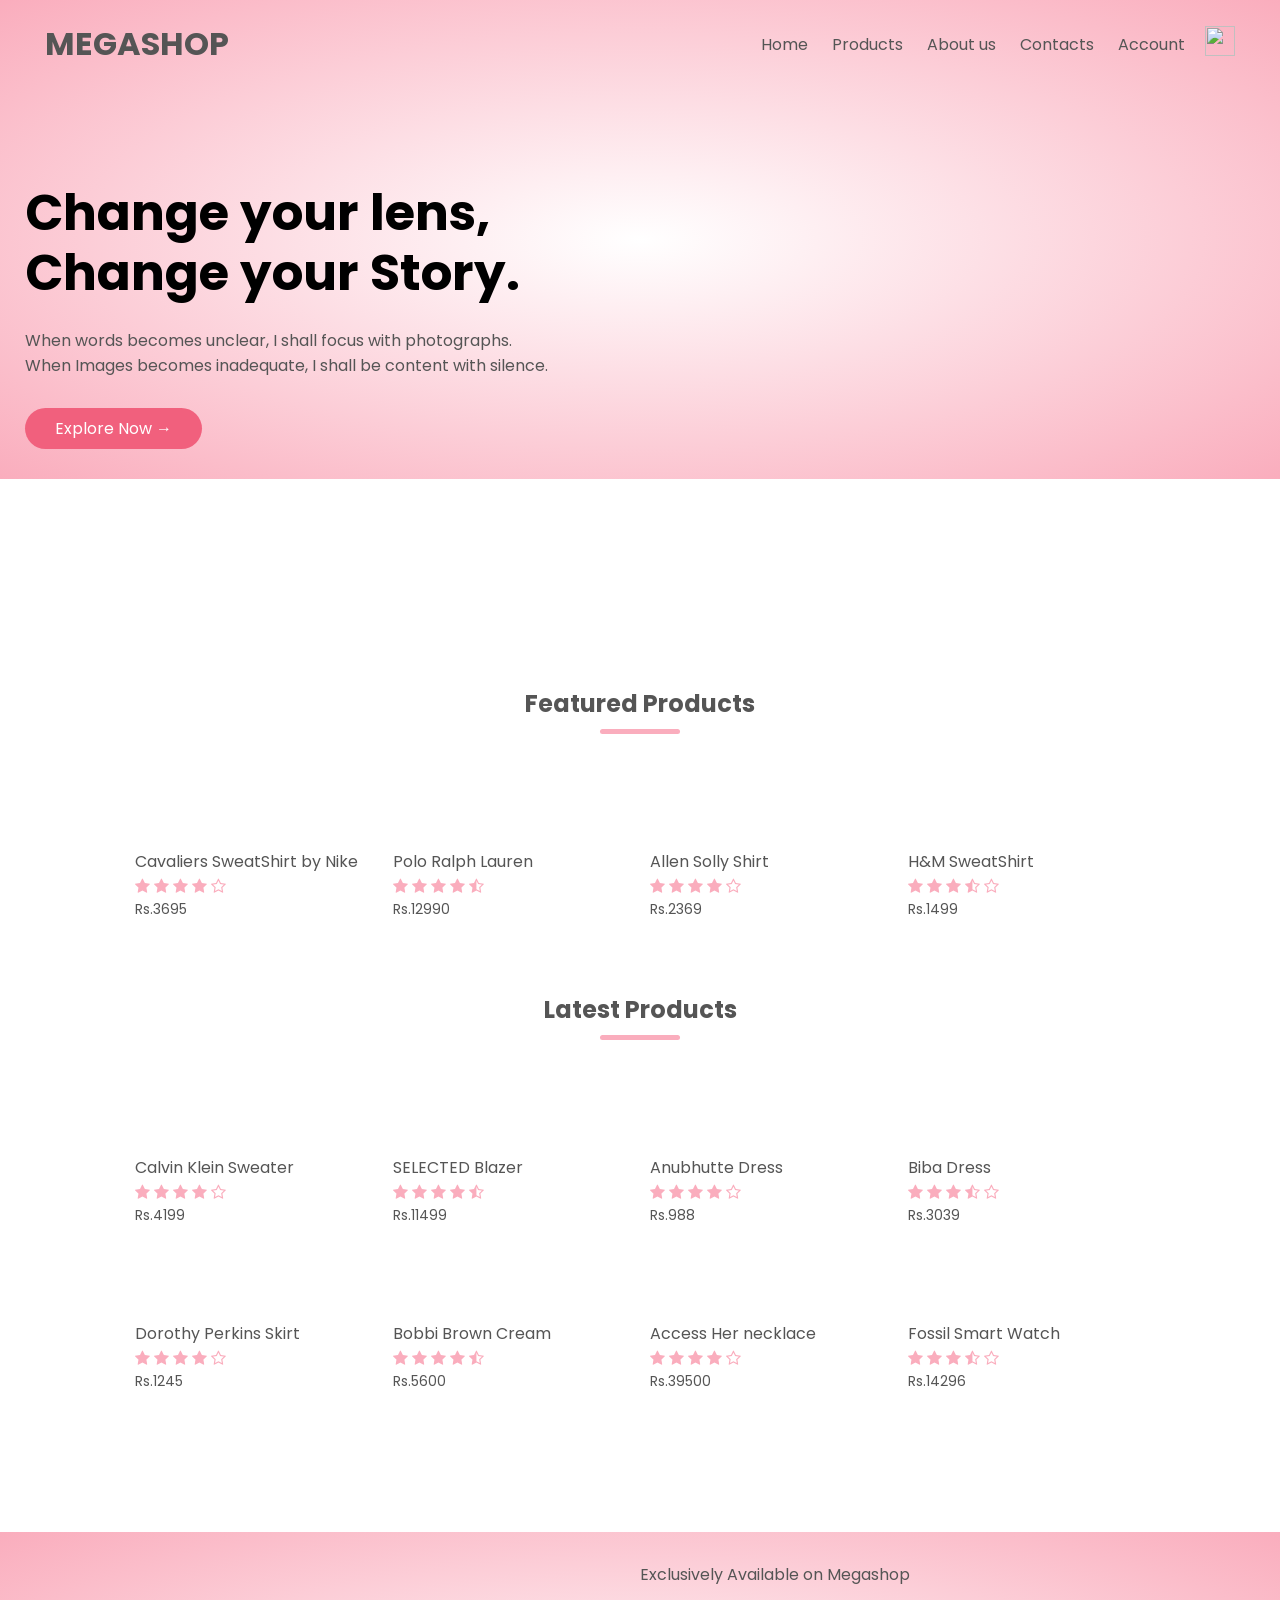
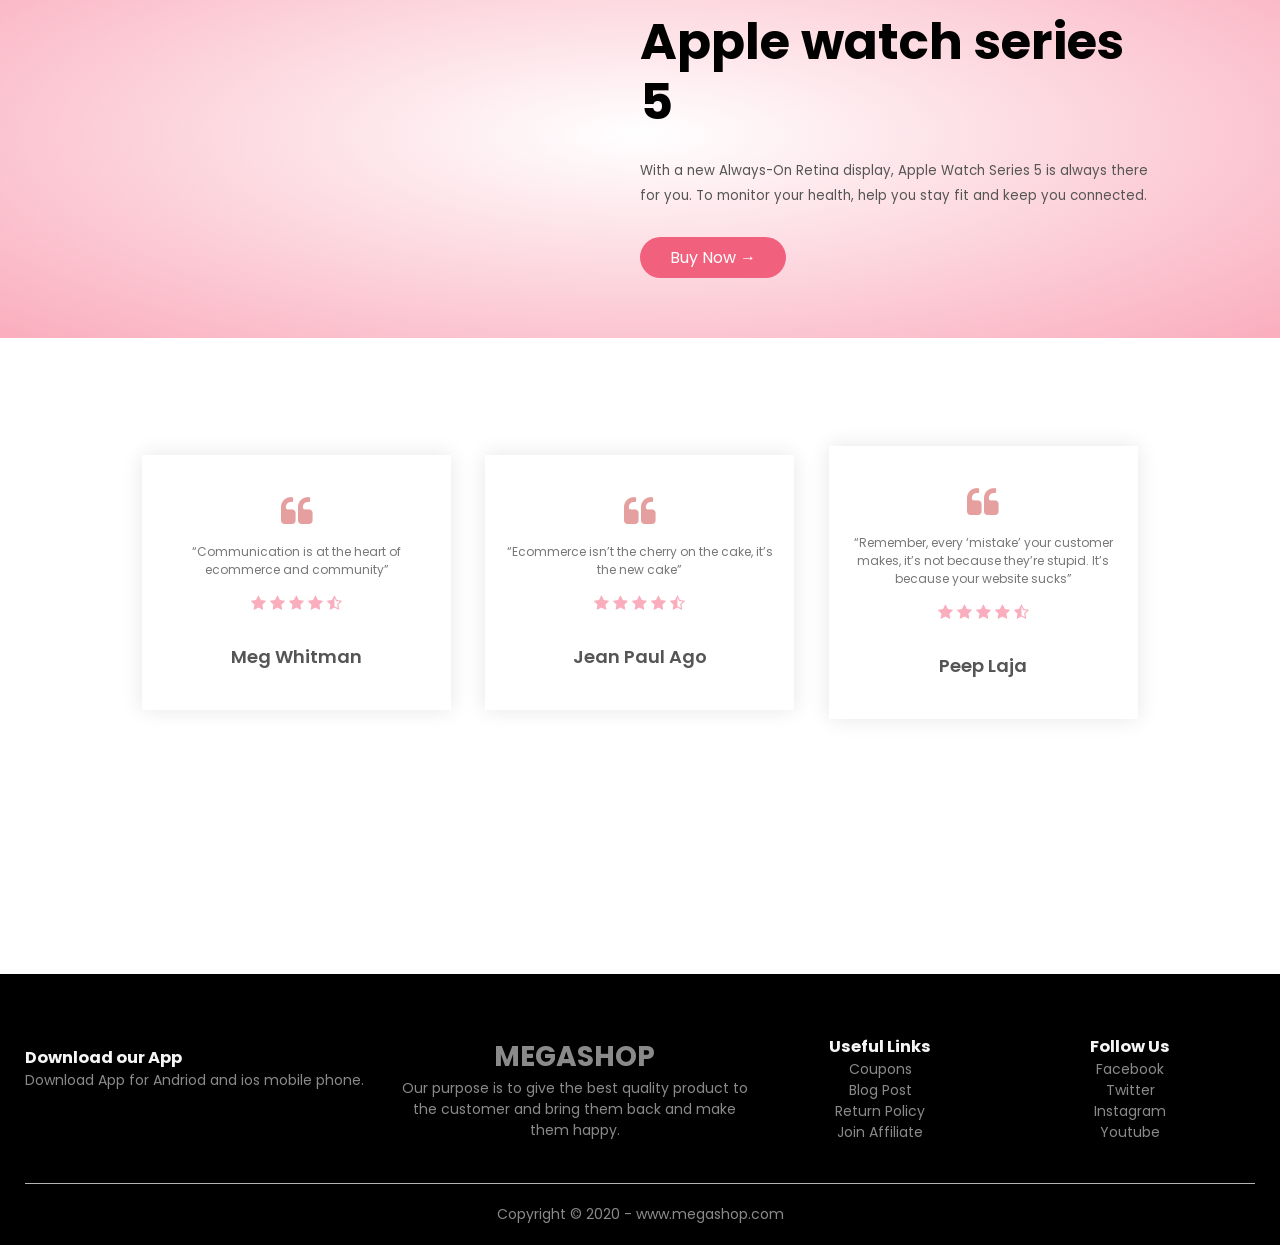
==== index.html @ 4ead50c4 "Add files via upload" ====
<!DOCTYPE html>
<html lang="en">

<head>
    <meta charset="UTF-8" />
    <meta name="viewport" content="width=device-width, initial-scale=1.0" />
    <link rel="stylesheet" href="style.css" />
    <title>Megashop | E-commerce Website</title>
    <link href="https://fonts.googleapis.com/css2?family=Poppins:wght@300;400;500;600&display=swap" rel="stylesheet" />
    <link rel="stylesheet" href="https://stackpath.bootstrapcdn.com/font-awesome/4.7.0/css/font-awesome.min.css" />
</head>

<body>
    <div class="header">
        <div class="container">
            <div class="navbar">
                <div class="logo">
                    <a href="index.html">
                        <h1>MEGA<span>SHOP</span></h1>
                    </a>
                </div>
                <nav>
                    <ul id="MenuItems">
                        <li><a href="index.html">Home</a></li>
                        <li><a href="products.html">Products</a></li>
                        <li><a href="about.html">About us</a></li>
                        <li><a href="contact.html">Contacts</a></li>
                        <li><a href="account.html">Account</a></li>
                    </ul>
                </nav>
                <a href="cart.html">

                    <img src="images/cart.png" alt="" width="30px" height="30px" />
                </a>
                <img src="images/menu.png" alt="" class="menu-icon" onclick="menutoggle()">
            </div>
            <div class="row">
                <div class="col-2">
                    <h1>Change your lens, <br />Change your Story.</h1>
                    <p>
                        When words becomes unclear, I shall focus with photographs.<br />When
                        Images becomes inadequate, I shall be content with silence.
                    </p>
                    <a href="" class="btn">Explore Now &#8594;</a>
                </div>
                <div class="col-2">
                    <img src="images/main.png" alt="" />
                </div>
            </div>
        </div>
    </div>

    <div class="categories">
        <div class="small-container">
            <div class="row">
                <div class="col-3">
                    <img src="images/category1.png" alt="" />
                </div>
                <div class="col-3">
                    <img src="images/category2.png" alt="" />
                </div>
                <div class="col-3">
                    <img src="images/category3.png" alt="" />
                </div>
            </div>
        </div>
    </div>

    <div class="small-container">
        <h2 class="title">Featured Products</h2>
        <div class="row">
            <div class="col-4">
                <a href="product-details.html">

                    <img src="images/pro1-nike-3695.png" alt="" />
                </a>
                <a href="product-details.html">

                    <h4>Cavaliers SweatShirt by Nike</h4>
                </a>
                <div class="rating">
                    <i class="fa fa-star"></i>
                    <i class="fa fa-star"></i>
                    <i class="fa fa-star"></i>
                    <i class="fa fa-star"></i>
                    <i class="fa fa-star-o"></i>
                </div>
                <p>Rs.3695</p>
            </div>
            <div class="col-4">
                <img src="images/pro2-Polo Ralph Lauren-12990.png" alt="" />
                <h4>Polo Ralph Lauren</h4>
                <div class="rating">
                    <i class="fa fa-star"></i>
                    <i class="fa fa-star"></i>
                    <i class="fa fa-star"></i>
                    <i class="fa fa-star"></i>
                    <i class="fa fa-star-half-o"></i>
                </div>
                <p>Rs.12990</p>
            </div>
            <div class="col-4">
                <img src="images/pro3-allen solly - 2369.png" alt="" />
                <h4>Allen Solly Shirt</h4>
                <div class="rating">
                    <i class="fa fa-star"></i>
                    <i class="fa fa-star"></i>
                    <i class="fa fa-star"></i>
                    <i class="fa fa-star"></i>
                    <i class="fa fa-star-o"></i>
                </div>
                <p>Rs.2369</p>
            </div>
            <div class="col-4">
                <img src="images/pro4-h&m-1499.png" alt="" />
                <h4>H&M SweatShirt</h4>
                <div class="rating">
                    <i class="fa fa-star"></i>
                    <i class="fa fa-star"></i>
                    <i class="fa fa-star"></i>
                    <i class="fa fa-star-half-o"></i>
                    <i class="fa fa-star-o"></i>
                </div>
                <p>Rs.1499</p>
            </div>
        </div>

        <h2 class="title">Latest Products</h2>
        <div class="row">
            <div class="col-4">
                <img src="images/pro5-calvinK-4199.png" alt="" />
                <h4>Calvin Klein Sweater</h4>
                <div class="rating">
                    <i class="fa fa-star"></i>
                    <i class="fa fa-star"></i>
                    <i class="fa fa-star"></i>
                    <i class="fa fa-star"></i>
                    <i class="fa fa-star-o"></i>
                </div>
                <p>Rs.4199</p>
            </div>
            <div class="col-4">
                <img src="images/pro6-SELECTED-11499.png" alt="" />
                <h4>SELECTED Blazer</h4>
                <div class="rating">
                    <i class="fa fa-star"></i>
                    <i class="fa fa-star"></i>
                    <i class="fa fa-star"></i>
                    <i class="fa fa-star"></i>
                    <i class="fa fa-star-half-o"></i>
                </div>
                <p>Rs.11499</p>
            </div>
            <div class="col-4">
                <img src="images/pro7-anubhutte-988.png" alt="" />
                <h4>Anubhutte Dress</h4>
                <div class="rating">
                    <i class="fa fa-star"></i>
                    <i class="fa fa-star"></i>
                    <i class="fa fa-star"></i>
                    <i class="fa fa-star"></i>
                    <i class="fa fa-star-o"></i>
                </div>
                <p>Rs.988</p>
            </div>
            <div class="col-4">
                <img src="images/pro8-biba-3039.png" alt="" />
                <h4>Biba Dress</h4>
                <div class="rating">
                    <i class="fa fa-star"></i>
                    <i class="fa fa-star"></i>
                    <i class="fa fa-star"></i>
                    <i class="fa fa-star-half-o"></i>
                    <i class="fa fa-star-o"></i>
                </div>
                <p>Rs.3039</p>
            </div>
        </div>
        <div class="row">
            <div class="col-4">
                <img src="images/pro9-dorothy perkins-1245.png" alt="" />
                <h4>Dorothy Perkins Skirt</h4>
                <div class="rating">
                    <i class="fa fa-star"></i>
                    <i class="fa fa-star"></i>
                    <i class="fa fa-star"></i>
                    <i class="fa fa-star"></i>
                    <i class="fa fa-star-o"></i>
                </div>
                <p>Rs.1245</p>
            </div>
            <div class="col-4">
                <img src="images/pro10-bobbi brown-5600.png" alt="" />
                <h4>Bobbi Brown Cream</h4>
                <div class="rating">
                    <i class="fa fa-star"></i>
                    <i class="fa fa-star"></i>
                    <i class="fa fa-star"></i>
                    <i class="fa fa-star"></i>
                    <i class="fa fa-star-half-o"></i>
                </div>
                <p>Rs.5600</p>
            </div>
            <div class="col-4">
                <img src="images/pro11-AccessHer-39500.png" alt="" />
                <h4>Access Her necklace</h4>
                <div class="rating">
                    <i class="fa fa-star"></i>
                    <i class="fa fa-star"></i>
                    <i class="fa fa-star"></i>
                    <i class="fa fa-star"></i>
                    <i class="fa fa-star-o"></i>
                </div>
                <p>Rs.39500</p>
            </div>
            <div class="col-4">
                <img src="images/pro12-fossil-14296.png" alt="" />
                <h4>Fossil Smart Watch</h4>
                <div class="rating">
                    <i class="fa fa-star"></i>
                    <i class="fa fa-star"></i>
                    <i class="fa fa-star"></i>
                    <i class="fa fa-star-half-o"></i>
                    <i class="fa fa-star-o"></i>
                </div>
                <p>Rs.14296</p>
            </div>
        </div>
    </div>
    <div class="offer">
        <div class="small-container">
            <div class="row">
                <div class="col-2">
                    <img src="images/shopping.png" alt="" class="offer-img" />
                </div>
                <div class="col-2">
                    <p>Exclusively Available on Megashop</p>
                    <h1>Apple watch series 5</h1>
                    <small>
                        With a new Always-On Retina display, Apple Watch Series 5 is
                        always there for you. To monitor your health, help you stay fit
                        and keep you connected.
                    </small>
                    <a href="#" class="btn">Buy Now &#8594;</a>
                </div>
            </div>
        </div>
    </div>

    <div class="testimonial">
        <div class="small-container">
            <div class="row">
                <div class="col-3">
                    <i class="fa fa-quote-left"></i>
                    <p>
                        “Communication is at the heart of ecommerce and community”

                    </p>
                    <div class="rating">
                        <i class="fa fa-star"></i>
                        <i class="fa fa-star"></i>
                        <i class="fa fa-star"></i>
                        <i class="fa fa-star"></i>
                        <i class="fa fa-star-half-o"></i>
                    </div>
                    <img src="images/meg logo.jpeg" alt="">
                    <h3>Meg Whitman	</h3>
                </div>
                <div class="col-3">
                    <i class="fa fa-quote-left"></i>
                    <p>
                        “Ecommerce isn’t the cherry on the cake, it’s the new cake”
                    </p>
                    <div class="rating">
                        <i class="fa fa-star"></i>
                        <i class="fa fa-star"></i>
                        <i class="fa fa-star"></i>
                        <i class="fa fa-star"></i>
                        <i class="fa fa-star-half-o"></i>
                    </div>
                    <img src="images/images (1).jpeg" alt="">
                    <h3>Jean Paul Ago </h3>
                </div>
                <div class="col-3">
                    <i class="fa fa-quote-left"></i>
                    <p>
                        “Remember, every ‘mistake’ your customer makes, it’s not because they’re stupid. It’s because your website sucks”
                    </p>
                    <div class="rating">
                        <i class="fa fa-star"></i>
                        <i class="fa fa-star"></i>
                        <i class="fa fa-star"></i>
                        <i class="fa fa-star"></i>
                        <i class="fa fa-star-half-o"></i>
                    </div>
                    <img src="images/download.jpeg" alt="">
                    <h3>Peep Laja</h3>
                </div>
            </div>
        </div>
    </div>

    <div class="brands">
        <div class="small-container">
            <div class="row">
                <div class="col-5">
                    <img src="images/logo-1.png" alt="">
                </div>
                <div class="col-5">
                    <img src="images/logo-2.png" alt="">
                </div>
                <div class="col-5">
                    <img src="images/logo-3.png" alt="">
                </div>
                <div class="col-5">
                    <img src="images/logo-4.png" alt="">
                </div>
                <div class="col-5">
                    <img src="images/logo-5.png" alt="">
                </div>
            </div>
        </div>
    </div>


    <div class="footer">
        <div class="container">
            <div class="row">
                <div class="footer-col-1">
                    <h3>Download our App</h3>
                    <p>Download App for Andriod and ios mobile phone.</p>
                    <div class="app-logo">
                        <img src="images/play-store.png" alt="">
                        <img src="images/app-store.png" alt="">
                    </div>
                </div>
                <div class="footer-col-2">
                   <h1>MEGA<span>SHOP</span></h1>
                    <p>Our purpose is to give the best quality product to the customer and bring them back and make them
                        happy.</p>
                </div>
                <div class="footer-col-3">
                    <h3>Useful Links</h3>
                    <ul>
                        <li>Coupons</li>
                        <li>Blog Post</li>
                        <li>Return Policy</li>
                        <li>Join Affiliate</li>
                    </ul>
                </div>
                <div class="footer-col-4">
                    <h3>Follow Us</h3>
                    <ul>
                        <li>Facebook</li>
                        <li>Twitter</li>
                        <li>Instagram</li>
                        <li>Youtube</li>
                    </ul>
                </div>
            </div>
            <hr>
            <p class="copyright">Copyright &copy; 2020 - www.megashop.com</p>
        </div>
    </div>


    <script>
        var MenuItems = document.getElementById("MenuItems");

        MenuItems.style.maxHeight = "0px";

        function menutoggle() {
            if (MenuItems.style.maxHeight == "0px") {
                MenuItems.style.maxHeight = "200px";
            }
            else {
                MenuItems.style.maxHeight = "0px";
            }
        }
    </script>



</body>

</html>
---- style.css ----
*{
    margin: 0;
    padding: 0;
    box-sizing: border-box;
}

body{
    font-family: 'Poppins', sans-serif;
}

.navbar{
    display: flex;
    align-items: center;
    padding: 20px;
}

nav{
    flex: 1;
    text-align: right;
}

nav ul{
    display: inline-block;
    list-style: none;
}

nav ul li{
    display: inline-block;
    margin-right: 20px;
}

a{
    text-decoration: none;
    color: #555555;
}

p{
    color: #555555;
}
.container{
    max-width: 1300px;
    margin: auto;
    padding-left: 25px;
    padding-right: 25px;
}

.row{
    display: flex;
    align-items: center;
    flex-wrap: wrap;
    justify-content: space-around;
}

.col-2{
    flex-basis: 50%;
    min-width: 300px;

}

.col-2 img{
    max-width: 100%;
    padding: 50px 0;
}

.col-2 h1{
    font-size: 50px;
    line-height: 60px;
    margin: 25px 0;
}

.btn{
    display: inline-block;
    background: #f1607d;
    color: white;
    padding: 8px 30px;
    margin: 30px 0;
    border-radius: 30px;
}

.btn:hover{
    background: rgba(160, 55, 55, 0.856);
}

.header{
    background: radial-gradient(#ffffff , #faadbd);
}

.header .row{
    margin-top:70px ;
}

.categories{
    margin: 70px 0;
}

.col-3{
    flex-basis: 30%;
    min-width: 250px;
    margin-bottom: 30px;
}

.col-3 img{
    width: 100%;
}

.small-container{
    max-width: 1080px;
    margin: auto;
    padding-left: 25px;
    padding-right: 25px;
}

.col-4{
    flex-basis: 25%;
    padding: 10px;
    min-width: 200px;
    margin-bottom: 50px;
    transition: transform 0.5s;
}

.col-4 img{
    width: 100%;
}

.title{
    text-align: center;
    margin: 0 auto 80px;
    position: relative;
    line-height: 60px;
    color: #555555;
}

.title::after{
    content: '';
    background: #faadbd ;
    width: 80px;
    height: 5px;
    border-radius: 5px;
    position: absolute;
    bottom: 0;
    left: 50%;
    transform: translateX(-50%);
}

h4{
    color: #555555;
    font-weight: normal;
}

.col-4 p{
    font-size: 14px;
}

.rating .fa{
    color: #faadbd;
}

.col-4:hover{
    transform: translateY(-7px);
}

.offer{
    background: radial-gradient(#ffffff , #faadbd);
    margin-top: 80px;
    padding: 30px 0;
}

.col-2 .offer-img{
    padding: 50px;
}

small{
    color: #555555;
}

.testimonial{
    padding-top: 108px;
}

.testimonial .col-3{
    text-align: center;
    padding: 40px 20px;
    box-shadow: 0 0 20px 0px rgba(0,0,0,0.1);
    cursor: pointer;
    transition: transform 0.5s;
}

.testimonial .col-3 img{
    width: 50px;
    margin-top: 20px;
    border-radius: 50%;
}

.testimonial .col-3:hover{
    transform: translateY(-10px);
}

.fa.fa-quote-left{
    font-size: 34px;
    color: rgb(230, 159, 159);
}

.col-3 p{
    font-size: 12px;
    margin: 12px 0;
    color: #777777;
}

.testimonial .col-3 h3{
    font-weight: 600;
    color: #555555;
    font-size: 18px;
}


.brands{
    margin: 100px auto;
}

.col-5{
    width: 160px;
}

.col-5 img{
    width: 100%;
    cursor: pointer;
    filter: grayscale(100%);
}

.col-5 img:hover{
    filter: grayscale(0);
}

.footer{
    background: black;
    color: #8a8a8a;
    font-size: 14px;
    padding: 60px 0 20px;
}

.footer p{
    color: #8a8a8a;
}

.footer h3{
    color: whitesmoke;
}

.footer-col-1, .footer-col-2, .footer-col-3, .footer-col-4{
    min-width: 250px;
    margin-bottom: 20px;
}

.footer-col-1{
    flex-basis: 30%;
}

.footer-col-2{
    flex: 1;
    text-align: center;
}

.footer-col-2 img{
    width: 180px;
    margin-bottom: 20px;
    height: 39px;
}

.footer-col-3 , .footer-col-4{
    flex-basis: 12%;
    text-align: center;
}

ul{
    list-style: none;
}

.app-logo{
    margin-top: 20px;
}

.app-logo img{
    width: 140px;
}

.footer hr{
    border: none;
    background: #b5b5b5;
    height: 1px;
    margin: 20px 0;
}

.copyright{
    text-align: center;
}

.menu-icon{
    width: 28px;
    margin-left: 20px;
    display: none;
}

@media only screen and (max-width: 800px){
    nav ul{
        position: absolute;
        top: 70px;
        left: 0;
        background: #333333;
        opacity: 0.8;
        width: 100%;
        overflow: hidden;
        transition: max-height 0.6s;
    }

    nav ul li{
        display: block;
        margin-bottom: 10px;
        margin-right: 50px;
        margin-top: 10px;
    }
    nav ul li a{
        color: whitesmoke;
    }

    .menu-icon{
        display: block;
        cursor: pointer;
    }

}


.row-2{
    justify-content: space-between;
    margin: 100px auto 50px;
}

select{
    border: 1px solid coral;
    padding: 5px;
}

select:focus{
    outline: none;
}



.page-btn{
    margin: 0 auto 80px;
}

.page-btn span{
    display: inline-block;
    border: 1px solid #faadbd;
    margin-left: 10px;
    width: 40px;
    height: 40px;
    text-align: center;
    line-height: 40px;
    cursor: pointer;
}
.page-btn span:hover{
    background: #f1607d;
    color: whitesmoke;
}

.single-product{
    margin-top: 80px;
}

.single-product .col-2 img{
    padding: 0;
}

.single-product .col-2{
    padding: 20px;

}

.single-product h4{
    margin: 20px 0;
    font-size: 22px;
    font-weight: bold;
}

.single-product select{
    display: block;
    padding: 10px;
    margin-top: 20px;
}

.single-product input{
    width: 50px;
    height: 40px;
    padding-left: 10px;
    font-size: 20px;
    margin-right: 10px;
    border: 1px solid coral;
}

input:focus{
    outline: none;
}


.single-product .fa{
    color: #f1607d;
    margin-left: 10px;
}

.small-img-row{
    display: flex;
    justify-content: space-between;
}

.small-img-col{
    flex-basis: 24%;
    cursor: pointer;
}


.cart-page{
    margin: 80px auto;
}

table{
    width: 100%;
    border-collapse: collapse;
}

.cart-info{
    display: flex;
    flex-wrap: wrap;
}

th{
    text-align: left;
    padding: 5px;
    color: #ffffff;
    background: #ca4560;
    font-weight: normal;
}

td{
    padding: 10px 5px;
}

td input{
    width: 40px;
    height: 30px;
    padding: 5px;
}

td a {
    color: #ff0033;
    font-size: 12px;
}

td img{
    width: 80px;
    height: 80px;
    margin-right: 10px;
}

.total-price{
    display: flex;
    justify-content: flex-end;
}

.total-price table{
    border-top:  3px solid coral;
    width: 100%;
    max-width: 350px;
}

td:last-child{
    text-align: right;
}

th:last-child{
    text-align: right;
}

.account-page{
    padding: 50px 0;
    background: radial-gradient(#ffffff , #faadbd);
}

.form-container{
    background: #ffffff;
    width: 300px;
    height: 400px;
    position: relative;
    text-align: center;
    padding: 20px 0;
    margin: auto;
    box-shadow:  0 0 20px 0px rgba(0,0,0,0.3);
    border-radius: 9px;
    overflow: hidden;

}

.form-container span{
    font-weight: bold;
    padding:  0 10px;
    color: #555555;
    cursor: pointer;
    width: 100px;
    display: inline-block;
}

.form-btn{
    display: inline-block;
}

.form-container form{
    max-width: 300px;
    padding: 0 20px;
    position: absolute;
    top: 130px;
    transition: transform 1s;
}

form input{
    width: 100%;
    height: 30px;
    margin: 10px 0;
    padding: 0 10px;
    border: 1px solid #cccccc;
}

form .btn{
    width: 100%;
    border: none;
    cursor: pointer;
    margin: 10px 0;
}

form .btn:focus{
    outline: none;
}


#LoginForm{

    left:-300px;
}

#RegForm{

    left:0px;
}

form a{
    font-size: 12px;
}


#Indicator{
    width: 100px;
    border: none;
    background: coral;
    height: 3px;
    margin-top: 8px;
    transform: translateX(100px);
    transition: transform 1s;
}

@media only screen and (max-width: 600px){
    .row{
        text-align: center;
    }
    .col-2 , .col-3 , .col-4{
        flex-basis: 100%;
    }

    .single-product .row{
        text-align: left;
    }

    .single-product .col-2{
        padding: 20px 0;
    }

    .single-product h1{
        font-size: 26px;
        line-height: 32px;
    }

    .cart-info p{
        display: none;
    }
/* Style inputs with type="text", select elements and textareas */
input[type=text], select, textarea {
  width: 100%; /* Full width */
  padding: 12px; /* Some padding */ 
  border: 1px solid #ccc; /* Gray border */
  border-radius: 4px; /* Rounded borders */
  box-sizing: border-box; /* Make sure that padding and width stays in place */
  margin-top: 6px; /* Add a top margin */
  margin-bottom: 16px; /* Bottom margin */
  resize: vertical /* Allow the user to vertically resize the textarea (not horizontally) */
}

/* Style the submit button with a specific background color etc */
input[type=submit] {
  background-color: #4CAF50;
  color: white;
  padding: 12px 20px;
  border: none;
  border-radius: 4px;
  cursor: pointer;
}

/* When moving the mouse over the submit button, add a darker green color */
input[type=submit]:hover {
  background-color: #45a049;
}

/* Add a background color and some padding around the form */
.container {
  border-radius: 5px;
  background-color: #f2f2f2;
  padding: 20px;
}


.row {
  display: -ms-flexbox; /* IE10 */
  display: flex;
  -ms-flex-wrap: wrap; /* IE10 */
  flex-wrap: wrap;
  margin: 0 -16px;
}

.col-25 {
  -ms-flex: 25%; /* IE10 */
  flex: 25%;
}

.col-50 {
  -ms-flex: 50%; /* IE10 */
  flex: 50%;
}

.col-75 {
  -ms-flex: 75%; /* IE10 */
  flex: 75%;
}

.col-25,
.col-50,
.col-75 {
  padding: 0 16px;
}

.container {
  background-color: #f2f2f2;
  padding: 5px 20px 15px 20px;
  border: 1px solid lightgrey;
  border-radius: 3px;
}

input[type=text] {
  width: 100%;
  margin-bottom: 20px;
  padding: 12px;
  border: 1px solid #ccc;
  border-radius: 3px;
}

label {
  margin-bottom: 10px;
  display: block;
}

.icon-container {
  margin-bottom: 20px;
  padding: 7px 0;
  font-size: 24px;
}

.btn {
  background-color: #4CAF50;
  color: white;
  padding: 12px;
  margin: 10px 0;
  border: none;
  width: 100%;
  border-radius: 3px;
  cursor: pointer;
  font-size: 17px;
}

.btn:hover {
  background-color: #45a049;
}

span.price {
  float: right;
  color: grey;
}

/* Responsive layout - when the screen is less than 800px wide, make the two columns stack on top of each other instead of next to each other (and change the direction - make the "cart" column go on top) */
@media (max-width: 800px) {
  .row {
    flex-direction: column-reverse;
  }
  .col-25 {
    margin-bottom: 20px;
  }
}









}
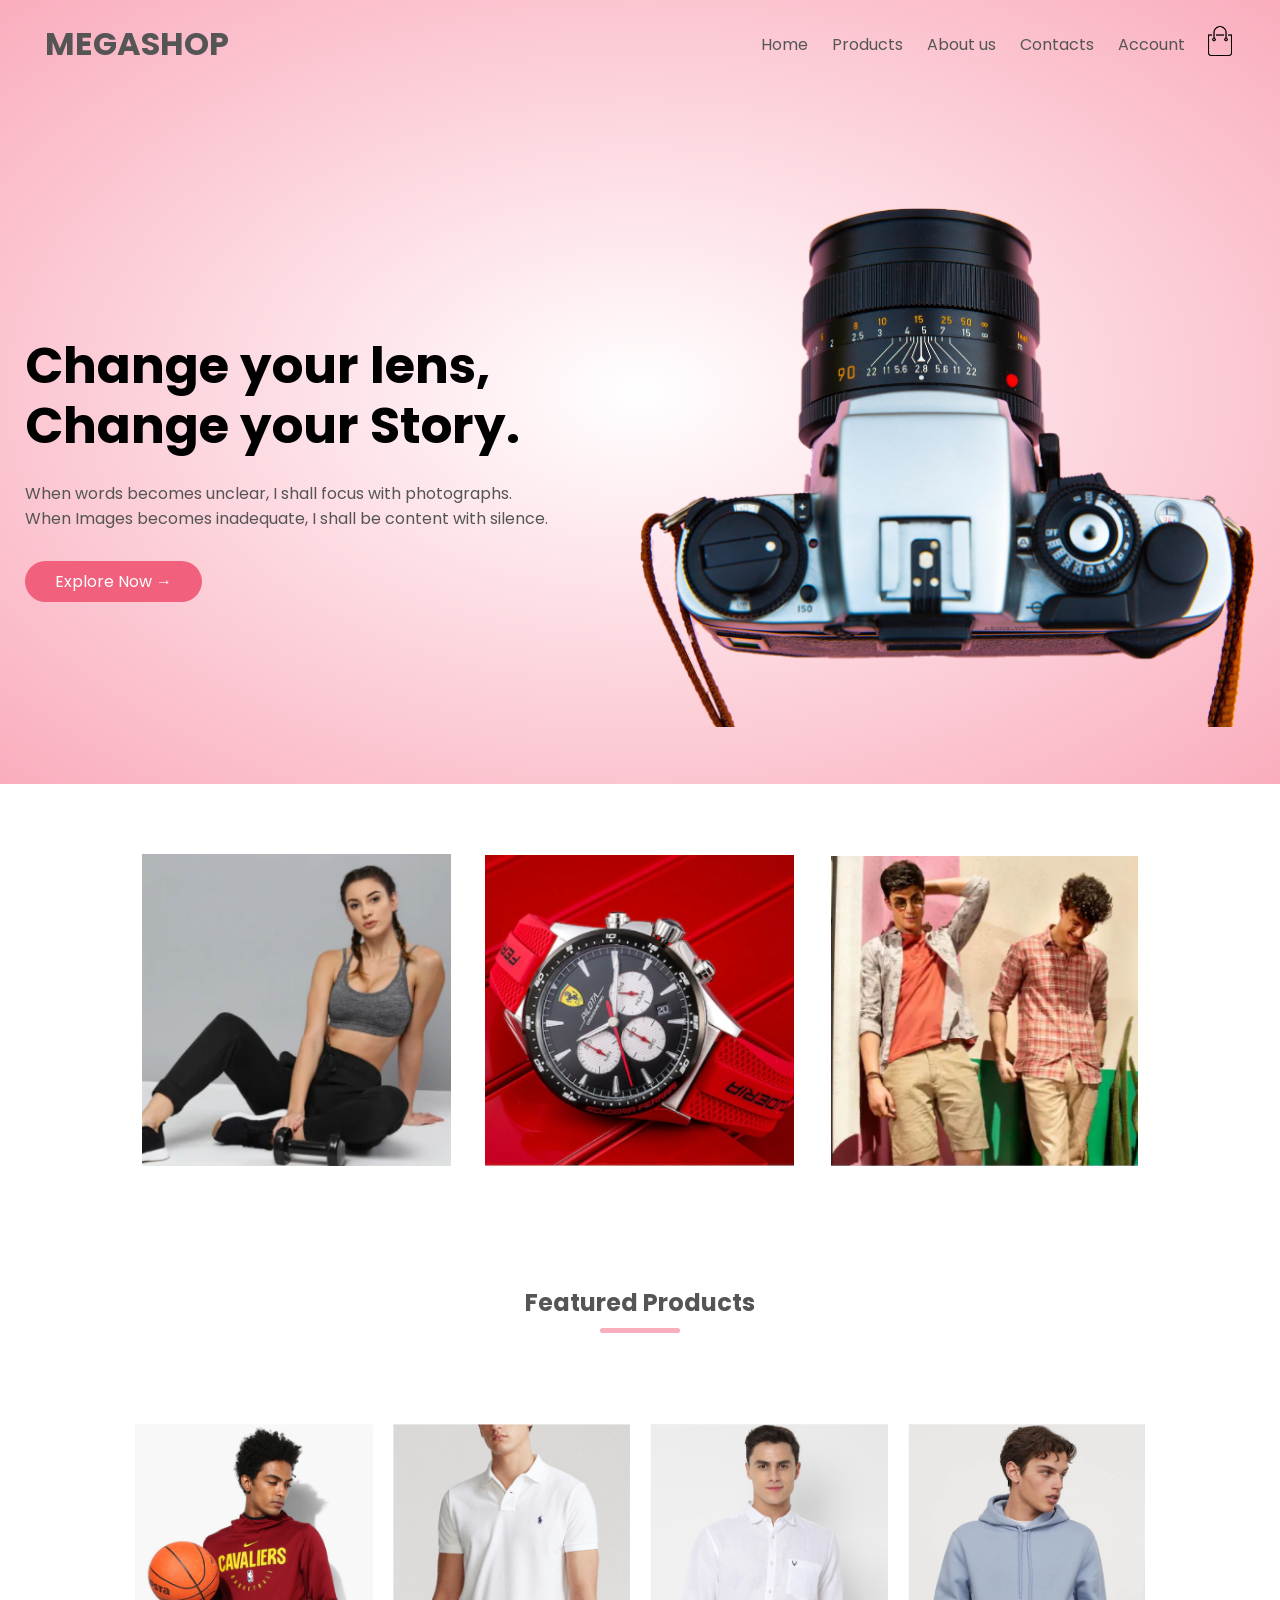
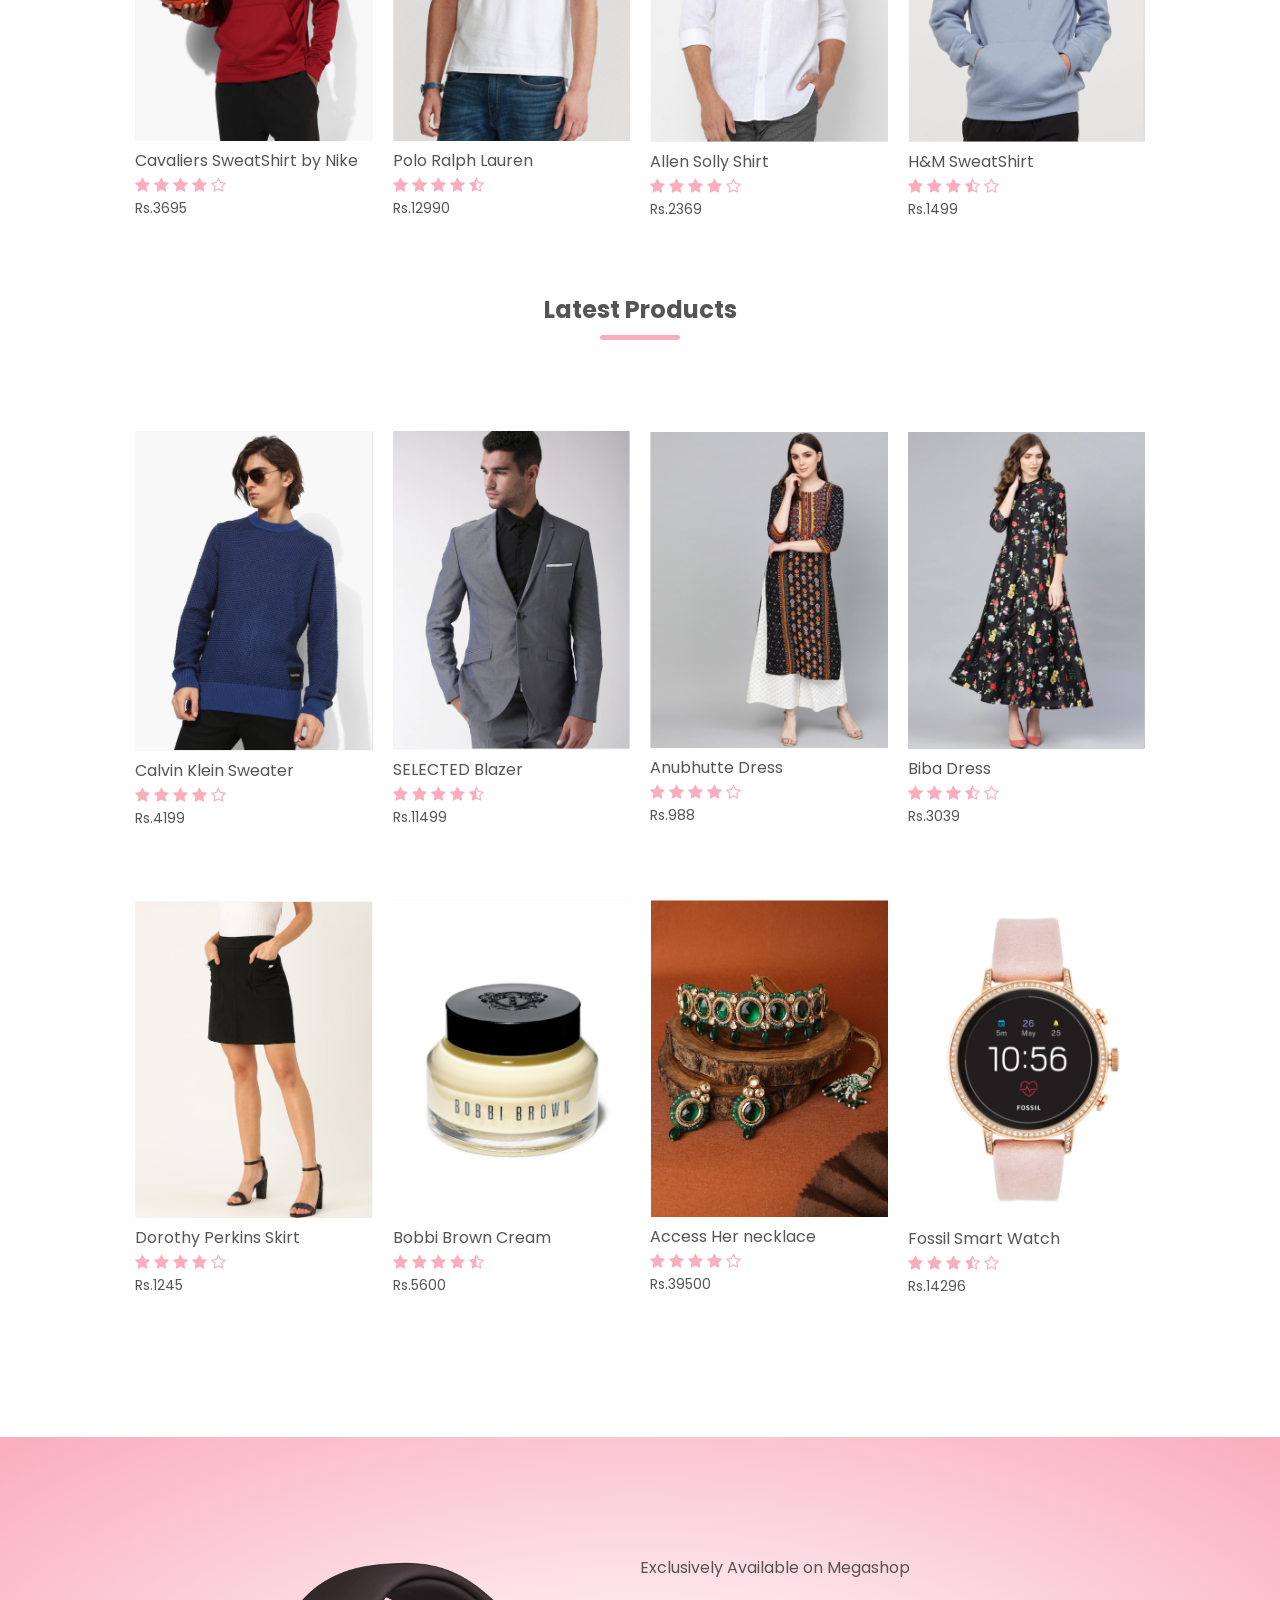
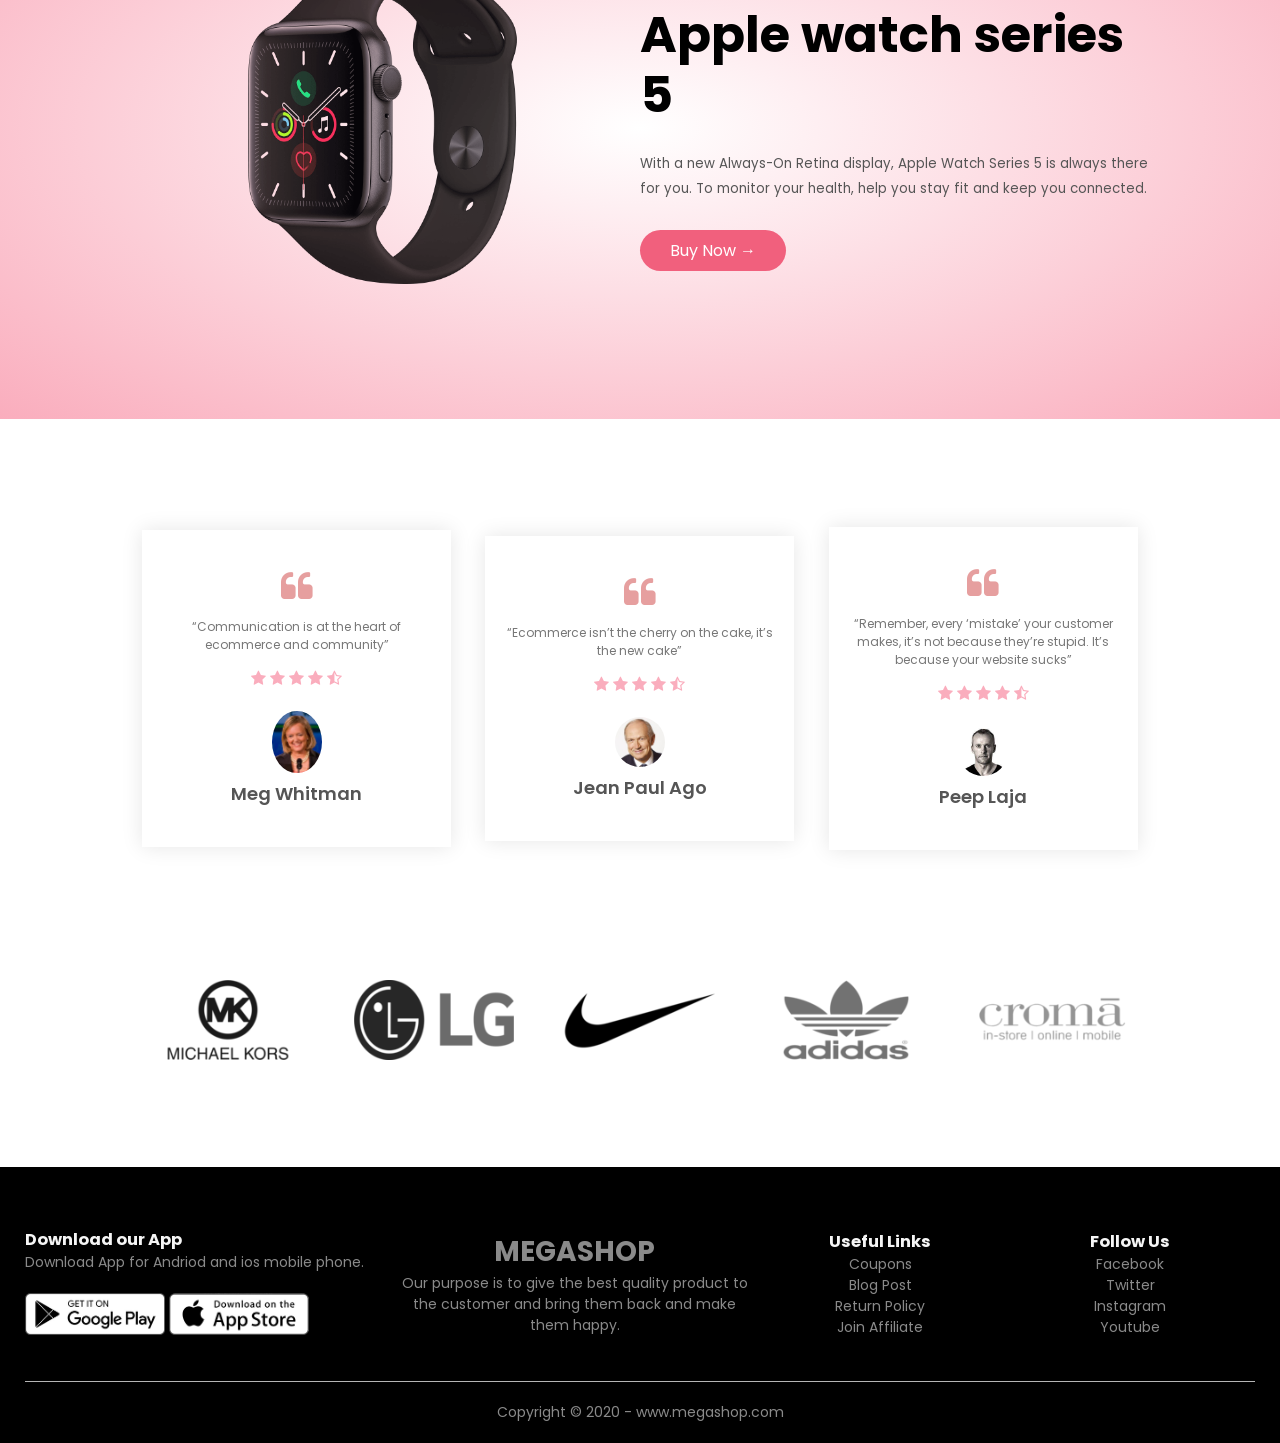
==== commit ad74412f: "Update index.html" ====
--- a/index.html
+++ b/index.html
@@ -41,7 +41,7 @@
                         When words becomes unclear, I shall focus with photographs.<br />When
                         Images becomes inadequate, I shall be content with silence.
                     </p>
-                    <a href="" class="btn">Explore Now &#8594;</a>
+                    <a href="products.html" class="btn">Explore Now &#8594;</a>
                 </div>
                 <div class="col-2">
                     <img src="images/main.png" alt="" />
